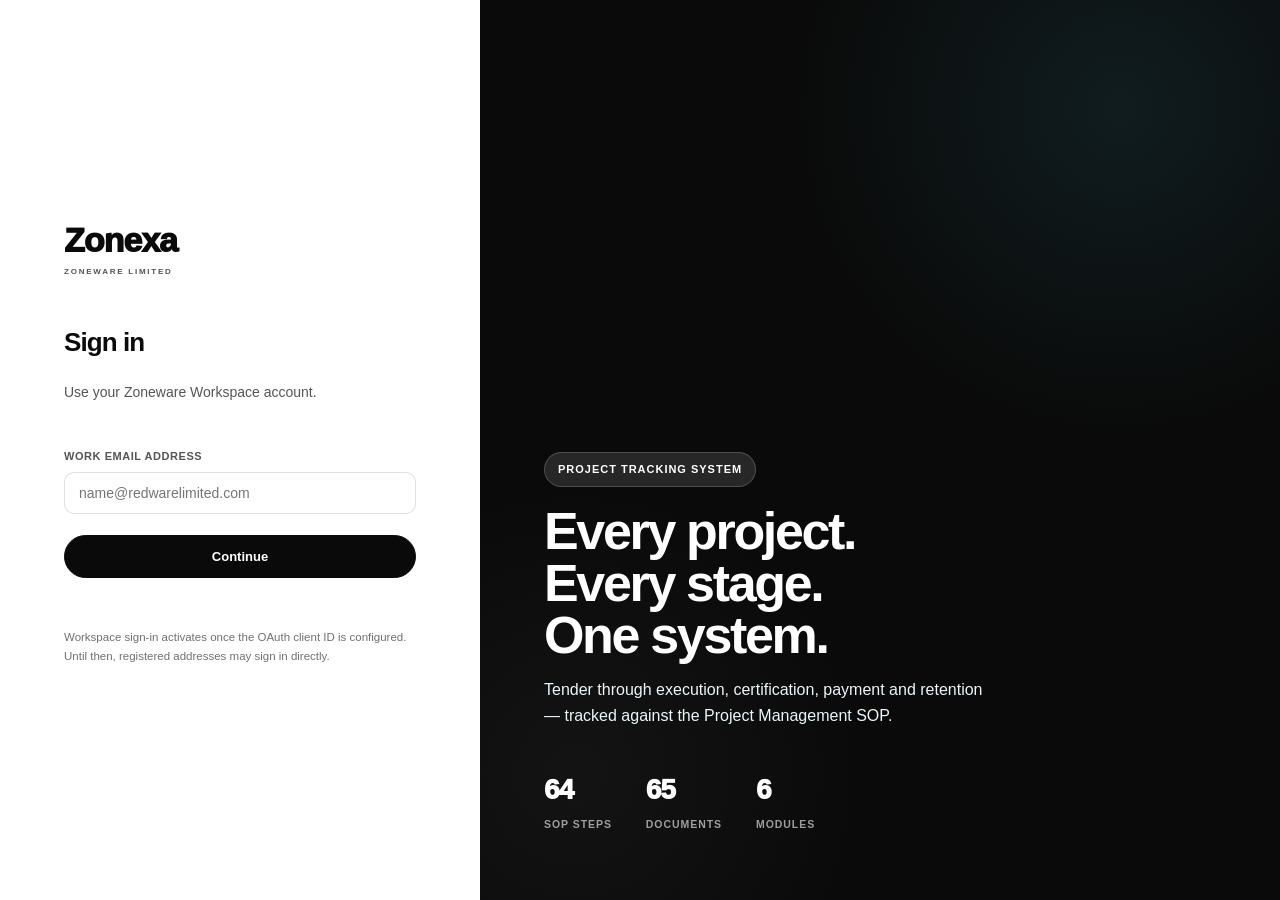
==== archive.html @ 676fe52d "Add files via upload" ====
<!DOCTYPE html>
<html lang="en">
<head>
<meta charset="UTF-8"/>
<meta name="viewport" content="width=device-width,initial-scale=1"/>
<title>Archive · Zonexa</title>
<meta name="theme-color" content="#0a1f2c"/>
<link rel="stylesheet" href="css/app.css"/>
</head>
<body>

<main class="main">
  <div class="page-head">
    <div>
      <h1>Archive</h1>
      <p>Closed, cancelled and superseded projects. Records are retained in full
         and can be restored at any time.</p>
    </div>
  </div>

  <div class="kpi-row" id="kpis"></div>
  <div id="content"><div class="loading">Loading…</div></div>

  <div class="footer" id="foot"></div>
</main>

<script src="js/config.js"></script>
<script src="js/data.js"></script>
<script src="js/api.js"></script>
<script src="js/auth.js"></script>
<script src="js/shell.js"></script>
<script src="js/projects.js"></script>
<script>
(async function () {
  const s = Session.require();
  if (!s) return;
  Shell.render('archive');

  const rows = await API.archived();
  const value = rows.reduce((a, p) => a + (Number(p.value) || 0), 0);

  document.getElementById('kpis').innerHTML =
    '<div class="kpi"><span>Archived projects</span><b>' + rows.length + '</b></div>' +
    '<div class="kpi"><span>Combined value</span><b>' + money(value) + '</b></div>';

  if (!rows.length) {
    document.getElementById('content').innerHTML =
      '<div class="blank"><h3>Nothing archived</h3>' +
      '<p>Projects archived from the board will be listed here.</p></div>';
  } else {
    document.getElementById('content').innerHTML =
      '<div class="table-wrap"><table class="z"><thead><tr>' +
      '<th>Project</th><th>Client</th><th>Project manager</th>' +
      '<th class="num">Contract value</th><th>Reason</th><th>Archived</th>' +
      (Session.canManage() ? '<th></th>' : '') +
      '</tr></thead><tbody>' +
      rows.map(p =>
        '<tr>' +
        '<td><a href="project.html?id=' + encodeURIComponent(p.id) + '"><b>' +
          esc(p.name) + '</b></a><br><span class="archived-badge">' + esc(p.id) + '</span></td>' +
        '<td>' + esc(p.client) + '</td>' +
        '<td>' + esc(p.pm || '—') + '</td>' +
        '<td class="num">' + (p.value ? naira(p.value) : '—') + '</td>' +
        '<td>' + esc(p.archiveReason || '—') + '</td>' +
        '<td>' + fmtDate(p.archivedAt) + '<br><span class="chip grey">' +
          esc(p.archivedBy || '') + '</span></td>' +
        (Session.canManage()
          ? '<td><button class="btn ghost sm" type="button" onclick="Projects.restore(\'' +
            p.id + '\')">Restore</button></td>'
          : '') +
        '</tr>').join('') +
      '</tbody></table></div>';
  }

  document.getElementById('foot').textContent =
    CONFIG.SYSTEM + ' v' + CONFIG.VERSION + ' · ' + CONFIG.ORG;
})();
</script>
</body>
</html>
---- css/app.css ----
/* ============================================================
   ZONEXA — Zoneware Limited
   Design language carried over from the existing platform.
   ============================================================ */

:root{
  /* monochrome — black primary, single cyan accent */
  --ink:#0a0a0a;      --ink2:#1a1a1a;
  --black:#0a0a0a;    --black2:#000;
  --accent:#45c0d6;   --accent-soft:#eaf7fa;
  --green:#16a34a;    --amber:#b45309;  --red:#dc2626;
  --muted:#555;       --muted2:#707070;
  --line:rgba(10,10,10,.12);
  --line-soft:rgba(10,10,10,.06);
  --line2:rgba(10,10,10,.18);
  --bg:#fafafa;       --bg2:#f0f0f0;
  --card:#fff;        --card2:#f7f7f7;
  --hover:#eaf7fa;
  --r:14px;           --r-sm:10px;
  --shadow-sm:none;
  --shadow:0 1px 3px rgba(10,10,10,.08);
  --shadow-lg:0 12px 24px rgba(10,10,10,.06);
  --side:220px;
}

*{box-sizing:border-box}
body{margin:0;font-family:Inter,"Segoe UI",Arial,sans-serif;
  background:var(--bg);color:var(--ink);line-height:1.55}
body.open{overflow:hidden}
a{text-decoration:none;color:inherit}
button,input,select,textarea{font-family:inherit}
:focus-visible{outline:2px solid var(--black);outline-offset:2px;border-radius:6px}

/* ============================================================
   Sign in
   ============================================================ */
.auth{min-height:100vh;display:grid;grid-template-columns:minmax(380px,480px) 1fr}
.auth-panel{background:#fff;display:flex;flex-direction:column;justify-content:center;
  padding:56px clamp(28px,5vw,68px)}
.brand{font-size:34px;font-weight:950;letter-spacing:-.03em;color:var(--black);line-height:1}
.brand-sub{font-size:8px;letter-spacing:.22em;text-transform:uppercase;color:var(--muted);
  font-weight:900;margin:9px 0 44px}
.auth-panel h1{font-size:26px;font-weight:900;letter-spacing:-.035em;margin:0 0 6px}
.auth-panel .sub{color:var(--muted);font-size:14px;margin-bottom:26px}
.field{margin-bottom:15px}
.field label{display:block;font-size:11px;font-weight:900;letter-spacing:.05em;
  text-transform:uppercase;color:var(--muted);margin-bottom:7px}
.field input,.field select,.field textarea{width:100%;border:1px solid var(--line);
  border-radius:var(--r-sm);padding:12px 14px;font-size:14px;outline:none;background:#fff;
  transition:border-color .14s,box-shadow .14s}
.field input:focus,.field select:focus,.field textarea:focus{
  border-color:var(--black);box-shadow:0 0 0 3px rgba(10,10,10,.10)}
.field input:disabled,.field select:disabled{background:var(--bg);color:var(--muted)}
.fineprint{font-size:11.5px;color:var(--muted2);line-height:1.65;margin-top:18px}
.msg{min-height:20px;font-size:12.5px;font-weight:800;margin-top:12px}
.msg.error{color:var(--red)}

.auth-visual{position:relative;overflow:hidden;padding:64px;display:flex;
  align-items:flex-end;color:#fff}
.auth-visual:before{content:"";position:absolute;inset:0;
  background:radial-gradient(circle at 80% 12%,rgba(69,192,214,.10),transparent 32%),
             radial-gradient(circle at 12% 86%,rgba(255,255,255,.04),transparent 28%),
             #0a0a0a}
.auth-visual .copy{position:relative;z-index:2;max-width:560px}
.auth-visual .tag{display:inline-flex;align-items:center;padding:8px 13px;border-radius:999px;
  background:rgba(255,255,255,.12);border:1px solid rgba(255,255,255,.18);
  font-size:11px;font-weight:900;text-transform:uppercase;letter-spacing:.09em}
.auth-visual h2{font-size:clamp(32px,4.4vw,52px);line-height:1;letter-spacing:-.045em;margin:18px 0 14px}
.auth-visual p{color:#eaf7fa;font-size:16px;line-height:1.65;max-width:440px}
.auth-visual .stats{display:flex;gap:34px;margin-top:38px}
.auth-visual .stats b{display:block;font-size:28px;font-weight:950;letter-spacing:-.04em}
.auth-visual .stats span{font-size:10.5px;color:rgba(255,255,255,.6);
  text-transform:uppercase;letter-spacing:.09em;font-weight:900}
@media(max-width:900px){.auth{grid-template-columns:1fr}.auth-visual{display:none}}

/* ============================================================
   Shell
   ============================================================ */
.sidebar{position:fixed;left:0;top:0;bottom:0;width:var(--side);background:var(--black);
  color:#fff;display:flex;flex-direction:column;z-index:20;overflow-y:auto}
.sidebar-brand{padding:22px 18px 18px;border-bottom:1px solid rgba(255,255,255,.1)}
.sidebar-brand b{display:block;font-size:24px;font-weight:950;letter-spacing:-.03em;line-height:1}
.sidebar-brand span{display:block;font-size:7.5px;letter-spacing:.22em;text-transform:uppercase;
  color:rgba(255,255,255,.55);font-weight:900;margin-top:8px}
.sidebar-nav{flex:1;padding:14px 0;overflow-y:auto}
.sidebar-nav .label{padding:6px 16px 10px;font-size:9.5px;letter-spacing:.14em;
  text-transform:uppercase;color:rgba(255,255,255,.35);font-weight:900}
.sidebar-link{display:flex;align-items:center;gap:10px;padding:11px 16px;
  color:rgba(255,255,255,.7);font-size:13px;font-weight:750;
  border-left:3px solid transparent;transition:.14s}
.sidebar-link:hover{color:#fff;background:rgba(255,255,255,.07)}
.sidebar-link.active{color:#fff;background:rgba(255,255,255,.12);
  border-left-color:var(--accent);font-weight:900}
.sidebar-foot{padding:16px;border-top:1px solid rgba(255,255,255,.1)}
.sidebar-foot .who{color:#fff;font-size:13px;font-weight:900;letter-spacing:-.01em}
.sidebar-foot .role{color:rgba(255,255,255,.5);font-size:10.5px;font-weight:800;margin:2px 0 10px}
.sidebar-foot button{background:rgba(255,255,255,.1);border:1px solid rgba(255,255,255,.2);
  color:#fff;font-size:11px;font-weight:900;padding:7px 13px;border-radius:999px;cursor:pointer}
.sidebar-foot button:hover{background:rgba(255,255,255,.2)}

.topbar{display:none;position:fixed;top:0;left:0;right:0;height:58px;z-index:20;
  align-items:center;padding:0 16px;gap:12px;
  background:#0a0a0a}
.topbar b{color:#fff;font-size:19px;font-weight:950;letter-spacing:-.03em;flex:1}
.topbar button{background:rgba(255,255,255,.12);border:1px solid rgba(255,255,255,.2);
  color:#fff;font-size:16px;padding:6px 13px;border-radius:999px;cursor:pointer}
.overlay{display:none;position:fixed;inset:0;background:rgba(10,10,10,.5);z-index:19}
.overlay.show{display:block}

.main{margin-left:var(--side);min-height:100vh;padding:26px 30px 70px;max-width:1680px}
.page-head{display:flex;align-items:flex-end;justify-content:space-between;gap:18px;
  flex-wrap:wrap;margin:4px 0 22px;padding:14px 0 16px;border-bottom:1px solid var(--line)}
.page-head h1{font-size:30px;font-weight:950;letter-spacing:-.045em;line-height:1.1;margin:0}
.page-head p{color:var(--muted);font-size:14px;margin-top:6px}
.page-head .spacer{flex:1}

/* ============================================================
   Buttons
   ============================================================ */
.btn{background:var(--black);color:#fff;border:1px solid var(--black);border-radius:999px;
  padding:11px 20px;font-size:13px;font-weight:900;cursor:pointer;transition:.14s;
  display:inline-flex;align-items:center;justify-content:center;gap:7px}
.btn:hover{background:var(--black2);border-color:var(--black2)}
.btn:disabled{opacity:.5;cursor:not-allowed}
.btn.full{width:100%;padding:13px 20px;margin-top:6px}
.btn.ghost{background:#fff;color:var(--ink);border:1px solid var(--line)}
.btn.ghost:hover{background:var(--bg);border-color:var(--line2)}
.btn.sm{padding:8px 15px;font-size:12px}

.toggle{display:inline-flex;background:#f0f0f0;border-radius:999px;padding:4px;gap:3px}
.toggle button{border:0;background:transparent;font-size:12.5px;font-weight:900;
  color:var(--muted);padding:7px 17px;border-radius:999px;cursor:pointer;transition:.14s}
.toggle button.on{background:#fff;color:var(--ink);box-shadow:0 1px 2px rgba(10,10,10,.1)}

.filters{display:flex;gap:11px;flex-wrap:wrap;margin-bottom:20px}
.filters input,.filters select{border:1px solid var(--line);border-radius:999px;
  padding:10px 16px;font-size:13px;font-weight:700;background:#fff;outline:none;
  transition:border-color .14s,box-shadow .14s}
.filters input:focus,.filters select:focus{border-color:var(--black);
  box-shadow:0 0 0 3px rgba(10,10,10,.10)}

/* ============================================================
   KPI
   ============================================================ */
.kpi-row{display:grid;grid-template-columns:repeat(auto-fit,minmax(168px,1fr));
  gap:14px;margin-bottom:26px}
.kpi{background:#fff;border:1px solid var(--line);border-radius:var(--r);padding:16px 18px;
  box-shadow:var(--shadow);position:relative;overflow:hidden}
.kpi:after{content:"";position:absolute;right:-28px;top:-28px;width:74px;height:74px;
  border-radius:50%;background:rgba(10,10,10,.05)}
.kpi span{display:block;color:var(--muted);font-size:10.5px;text-transform:uppercase;
  font-weight:900;letter-spacing:.05em}
.kpi b{display:block;font-size:26px;font-weight:950;letter-spacing:-.04em;margin-top:5px}

/* ============================================================
   Board
   ============================================================ */
.board{display:flex;gap:15px;overflow-x:auto;padding-bottom:16px;align-items:flex-start}
.col{flex:0 0 292px;background:#f0f0f0;border-radius:var(--r);padding:12px;min-height:110px}
.col-head{display:flex;align-items:center;gap:9px;margin-bottom:11px;padding:2px 4px}
.col-head h3{font-size:11px;font-weight:900;letter-spacing:.06em;text-transform:uppercase;
  color:var(--muted);flex:1}
.col-head .n{background:#fff;color:var(--muted);font-size:11px;font-weight:900;
  padding:2px 9px;border-radius:999px}
.dot{width:8px;height:8px;border-radius:50%;flex:0 0 auto}
.dot.green{background:var(--green)}.dot.amber{background:var(--amber)}
.dot.red{background:var(--red)}.dot.blue{background:var(--black)}.dot.grey{background:var(--muted2)}

.pcard{background:#fff;border:1px solid var(--line);border-radius:var(--r);padding:15px;
  margin-bottom:10px;cursor:pointer;box-shadow:var(--shadow);transition:.16s}
.pcard:hover{border-color:var(--black);box-shadow:var(--shadow);transform:translateY(-2px)}
.pcard h4{font-size:13.5px;font-weight:900;letter-spacing:-.022em;line-height:1.35;margin:0}
.pcard .client{font-size:11.5px;color:var(--muted);margin-top:4px;font-weight:600}
.pcard .value{font-size:20px;font-weight:950;letter-spacing:-.04em;margin-top:9px}
.pcard .bar{height:6px;background:#f0f0f0;border-radius:999px;margin:10px 0 6px;overflow:hidden}
.pcard .bar i{display:block;height:6px;border-radius:999px}
.pcard .meta{display:flex;align-items:center;gap:6px;flex-wrap:wrap;margin-top:9px}

.chip{font-size:10px;font-weight:900;letter-spacing:.03em;padding:4px 9px;
  border-radius:999px;background:#f0f0f0;color:var(--muted);white-space:nowrap}
.chip.blue{background:#eaf7fa;color:#0a0a0a}
.chip.green{background:#eaf7ee;color:#15803d}
.chip.amber{background:#fdf4e7;color:#b45309}
.chip.red{background:#fdeaea;color:#b91c1c}
.chip.grey{background:#f0f0f0;color:var(--muted)}
.pm{margin-left:auto;width:26px;height:26px;border-radius:50%;background:var(--black);
  color:#fff;font-size:9.5px;font-weight:900;display:grid;place-items:center}
.empty{color:var(--muted2);font-size:12px;text-align:center;padding:18px 0;font-weight:700}

/* ============================================================
   Tables
   ============================================================ */
.table-wrap{border:1px solid var(--line);border-radius:var(--r);overflow:auto;
  background:#fff;box-shadow:var(--shadow)}
table.z{width:100%;border-collapse:collapse}
table.z th{background:var(--black);color:#fff;font-size:10.5px;letter-spacing:.05em;
  text-transform:uppercase;font-weight:900;padding:13px 16px;text-align:left;white-space:nowrap}
table.z td{padding:13px 16px;font-size:13px;border-bottom:1px solid var(--line);
  vertical-align:middle}
table.z tr:last-child td{border-bottom:0}
table.z tbody tr.clickable{cursor:pointer}
table.z tbody tr:hover td{background:#fafafa}
.num{text-align:right;font-variant-numeric:tabular-nums}

/* ============================================================
   Panels
   ============================================================ */
.panel{background:#fff;border:1px solid var(--line);border-radius:var(--r);
  box-shadow:var(--shadow);margin-bottom:20px;overflow:hidden}
.panel-head{padding:17px 20px;border-bottom:1px solid var(--line);display:flex;
  align-items:center;gap:13px;flex-wrap:wrap}
.panel-head h2{font-size:17px;font-weight:900;letter-spacing:-.03em;margin:0}
.panel-head p{font-size:12.5px;color:var(--muted);margin-top:3px}
.panel-head .spacer{flex:1}
.panel-body{padding:20px}
.panel-body.tight{padding:0}

.tabs{display:flex;gap:4px;margin-bottom:22px;overflow-x:auto;
  background:#f0f0f0;padding:5px;border-radius:999px;width:fit-content;max-width:100%}
.tabs button{border:0;background:transparent;padding:10px 20px;font-size:13px;font-weight:900;
  color:var(--muted);cursor:pointer;border-radius:999px;white-space:nowrap;transition:.14s}
.tabs button:hover{color:var(--ink)}
.tabs button.on{background:#fff;color:var(--black);box-shadow:0 1px 2px rgba(10,10,10,.1)}

/* ============================================================
   Stage checklist
   ============================================================ */
.module{border:1px solid var(--line);border-radius:var(--r);margin-bottom:13px;
  background:#fff;overflow:hidden;box-shadow:var(--shadow)}
.module-head{display:flex;align-items:center;gap:13px;padding:15px 18px;cursor:pointer;
  background:#fff;border-bottom:1px solid transparent;transition:.14s}
.module-head:hover{background:var(--bg)}
.module.open .module-head{border-bottom-color:var(--line);background:var(--bg)}
.module-head .caret{font-size:10px;color:var(--muted2);transition:transform .18s}
.module.open .module-head .caret{transform:rotate(90deg)}
.module-head h3{font-size:13.5px;font-weight:900;letter-spacing:-.02em;flex:1;margin:0}
.module-head .prog{font-size:11px;font-weight:900;color:var(--muted);
  background:#f0f0f0;padding:4px 11px;border-radius:999px}
.module-body{display:none}
.module.open .module-body{display:block}
.step{display:grid;grid-template-columns:54px 1fr 152px 124px 158px;gap:13px;
  align-items:center;padding:12px 18px;border-bottom:1px solid var(--line);font-size:13px}
.step:last-child{border-bottom:0}
.step:hover{background:var(--bg)}
.step .no{font-weight:900;color:var(--muted2);font-size:11.5px}
.step .task{line-height:1.4;font-weight:600}
.step .who{font-size:10.5px;color:var(--muted2);margin-top:3px;font-weight:700}
.step select,.step input{border:1px solid var(--line);border-radius:var(--r-sm);padding:7px 10px;
  font-size:12px;width:100%;background:#fff;outline:none;font-weight:700}
.step select:focus,.step input:focus{border-color:var(--black);
  box-shadow:0 0 0 3px rgba(10,10,10,.10)}
.step select:disabled,.step input:disabled{background:var(--bg);color:var(--muted)}
@media(max-width:1100px){.step{grid-template-columns:46px 1fr;gap:9px}
  .step>*:nth-child(n+3){grid-column:2}}

/* ============================================================
   Documents
   ============================================================ */
.docsec{font-size:11px;font-weight:900;letter-spacing:.07em;text-transform:uppercase;
  color:var(--muted);background:var(--bg);padding:11px 18px;border-bottom:1px solid var(--line)}
.docrow{display:grid;grid-template-columns:1fr 146px 1fr 116px;gap:13px;align-items:center;
  padding:12px 18px;border-bottom:1px solid var(--line);font-size:13px;font-weight:600}
.docrow:last-child{border-bottom:0}
.docrow:hover{background:var(--bg)}
.docrow input,.docrow select{border:1px solid var(--line);border-radius:var(--r-sm);padding:7px 10px;
  font-size:12px;width:100%;background:#fff;outline:none;font-weight:700}
.docrow input:focus,.docrow select:focus{border-color:var(--black);
  box-shadow:0 0 0 3px rgba(10,10,10,.10)}
.docrow input:disabled,.docrow select:disabled{background:var(--bg);color:var(--muted)}
.linkpill{display:inline-flex;align-items:center;gap:5px;font-size:11px;font-weight:900;
  color:var(--black);background:#eaf7fa;padding:5px 12px;border-radius:999px}
@media(max-width:1000px){.docrow{grid-template-columns:1fr 136px}
  .docrow>*:nth-child(n+3){grid-column:1/-1}}

/* ============================================================
   Routing
   ============================================================ */
.route{display:grid;grid-template-columns:34px 1fr 146px 134px 134px;gap:13px;
  align-items:center;padding:13px 18px;border-bottom:1px solid var(--line);
  font-size:13px;font-weight:600}
.route:last-child{border-bottom:0}
.route .n{width:28px;height:28px;border-radius:50%;background:#f0f0f0;color:var(--muted);
  font-size:11.5px;font-weight:900;display:grid;place-items:center}
.route.done .n{background:#eaf7ee;color:#15803d}
.route select,.route input{border:1px solid var(--line);border-radius:var(--r-sm);padding:7px 10px;
  font-size:12px;width:100%;outline:none;background:#fff;font-weight:700}
.route select:focus,.route input:focus{border-color:var(--black);
  box-shadow:0 0 0 3px rgba(10,10,10,.10)}
.route select:disabled,.route input:disabled{background:var(--bg);color:var(--muted)}
@media(max-width:1000px){.route{grid-template-columns:34px 1fr}
  .route>*:nth-child(n+3){grid-column:2}}

/* ============================================================
   BOQ totals
   ============================================================ */
.boq-total{display:grid;grid-template-columns:repeat(auto-fit,minmax(156px,1fr));gap:14px;
  padding:18px 20px;background:var(--bg);border-top:1px solid var(--line)}
.boq-total div span{display:block;font-size:10.5px;letter-spacing:.05em;text-transform:uppercase;
  font-weight:900;color:var(--muted)}
.boq-total div b{display:block;font-size:19px;font-weight:950;letter-spacing:-.04em;margin-top:4px}

/* ============================================================
   Modal
   ============================================================ */
.modal-back{position:fixed;inset:0;background:rgba(10,10,10,.55);z-index:100;
  display:grid;place-items:center;padding:20px;overflow-y:auto}
.modal{background:#fff;border-radius:var(--r);width:100%;max-width:660px;
  box-shadow:var(--shadow);max-height:90vh;display:flex;flex-direction:column}
.modal-head{padding:20px 24px;border-bottom:1px solid var(--line);
  display:flex;align-items:center;gap:13px}
.modal-head h2{font-size:19px;font-weight:900;letter-spacing:-.03em;flex:1;margin:0}
.modal-head .x{border:0;background:transparent;font-size:26px;line-height:1;
  color:var(--muted2);cursor:pointer;padding:0 5px}
.modal-head .x:hover{color:var(--ink)}
.modal-body{padding:24px;overflow-y:auto;flex:1}
.modal-body p{margin:0 0 16px}
.modal-foot{padding:16px 24px;border-top:1px solid var(--line);display:flex;gap:11px;
  justify-content:flex-end;background:var(--bg);border-radius:0 0 var(--r) var(--r)}
.form-grid{display:grid;grid-template-columns:1fr 1fr;gap:15px}
.form-grid .wide{grid-column:1/-1}
@media(max-width:600px){.form-grid{grid-template-columns:1fr}}

/* ============================================================
   Misc
   ============================================================ */
.blank{background:#fff;border:1px dashed var(--line2);border-radius:var(--r);
  padding:48px 22px;text-align:center}
.blank h3{font-size:17px;font-weight:900;letter-spacing:-.025em;margin-bottom:6px}
.blank p{color:var(--muted);font-size:13.5px;margin:0}
.loading{display:grid;place-items:center;padding:60px 0;color:var(--muted2);
  font-size:13px;font-weight:700}
.back{display:inline-flex;align-items:center;gap:7px;font-size:12.5px;font-weight:900;
  color:var(--muted);margin-bottom:16px;transition:.14s}
.back:hover{color:var(--black);gap:10px}
.note{background:#fdf4e7;border-left:4px solid var(--amber);border-radius:14px;
  padding:13px 17px;font-size:13px;color:#78350f;margin-bottom:18px;font-weight:600}
.note b{color:#92400e;font-weight:900}
.grid2{display:grid;grid-template-columns:repeat(auto-fit,minmax(310px,1fr));gap:18px}
.meta-grid{display:grid;grid-template-columns:repeat(auto-fit,minmax(176px,1fr));gap:18px}
.meta-grid div span{display:block;font-size:10.5px;letter-spacing:.05em;text-transform:uppercase;
  font-weight:900;color:var(--muted)}
.meta-grid div b{display:block;font-size:15px;font-weight:900;margin-top:4px;letter-spacing:-.02em}
.row-actions{display:flex;gap:8px;flex-wrap:wrap}
.archived-badge{background:#f0f0f0;color:var(--muted);font-size:10px;font-weight:900;
  letter-spacing:.05em;text-transform:uppercase;padding:3px 9px;border-radius:999px}
.toast{position:fixed;bottom:24px;left:50%;transform:translateX(-50%);background:var(--black);
  color:#fff;padding:13px 24px;border-radius:999px;font-size:13px;font-weight:900;z-index:200;
  box-shadow:var(--shadow)}
.toast.error{background:var(--red)}
.footer{text-align:center;color:var(--muted);font-size:12px;margin:34px 0 0;font-weight:700}

@media(max-width:900px){
  .sidebar{transform:translateX(-100%);transition:transform .2s}
  .sidebar.open{transform:translateX(0);box-shadow:14px 0 40px rgba(10,10,10,.3)}
  .topbar{display:flex}
  .main{margin-left:0;padding:76px 16px 48px}
  .kpi-row{grid-template-columns:repeat(2,1fr)}
  .col{flex:0 0 84vw}
  .page-head h1{font-size:23px}
  .tabs{width:100%}
}
@media print{
  .sidebar,.topbar,.overlay,.toggle,.filters,.btn,.row-actions{display:none!important}
  .main{margin-left:0;padding:0}
  .panel,.pcard,.kpi,.table-wrap,.module{box-shadow:none;break-inside:avoid}
}
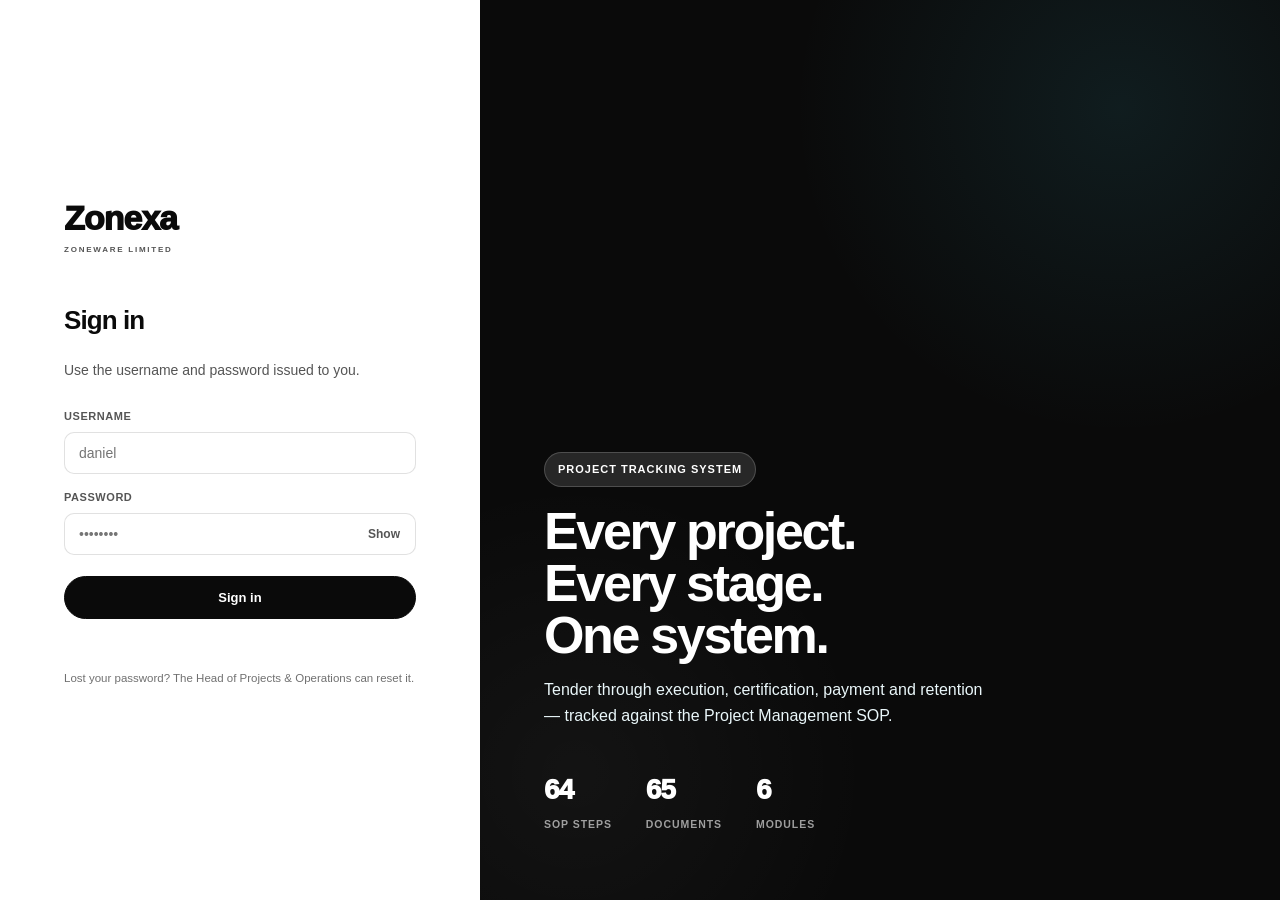
==== commit f34f9d9c: "Add files via upload" ====
--- a/css/app.css
+++ b/css/app.css
@@ -364,3 +364,31 @@
   .main{margin-left:0;padding:0}
   .panel,.pcard,.kpi,.table-wrap,.module{box-shadow:none;break-inside:avoid}
 }
+
+
+/* ---- Step ownership ---- */
+.stagebar{display:flex;align-items:center;justify-content:space-between;gap:12px;
+  padding:12px 14px;margin:0 0 14px;background:#fff;border:1px solid var(--line);
+  border-radius:14px}
+.stagebar .mycount{font-size:13px;font-weight:600;color:var(--ink)}
+.stagebar .ghost{font-size:12px;padding:7px 12px;border-radius:10px;cursor:pointer;
+  background:#fff;color:var(--ink);border:1px solid var(--line)}
+.stagebar .ghost.on{background:#0a0a0a;color:#fff;border-color:#0a0a0a}
+.step.mine{background:rgba(69,192,214,.06);box-shadow:inset 3px 0 0 #45c0d6}
+.step .who .yours{display:inline-block;margin-left:8px;font-size:10px;
+  letter-spacing:.06em;text-transform:uppercase;font-weight:700;
+  color:#0a0a0a;background:#45c0d6;border-radius:6px;padding:2px 6px}
+.step select:disabled,.step input:disabled{background:#f6f6f6;color:#777;
+  border-color:rgba(10,10,10,.08);cursor:not-allowed}
+.empty{padding:28px;text-align:center;color:var(--muted);font-size:13px}
+
+/* ---- Password sign-in ---- */
+.pw{position:relative;display:flex;align-items:center}
+.pw input{flex:1;padding-right:70px}
+.pw .peek{position:absolute;right:8px;top:50%;transform:translateY(-50%);
+  border:0;background:transparent;color:#555;font-size:12px;font-weight:600;
+  cursor:pointer;padding:6px 8px;border-radius:8px;font-family:inherit}
+.pw .peek:hover{background:rgba(10,10,10,.06);color:#0a0a0a}
+.msg{min-height:20px;margin-top:12px;font-size:13px;color:#555}
+.msg.error{color:#dc2626}
+.msg.ok{color:#16a34a}
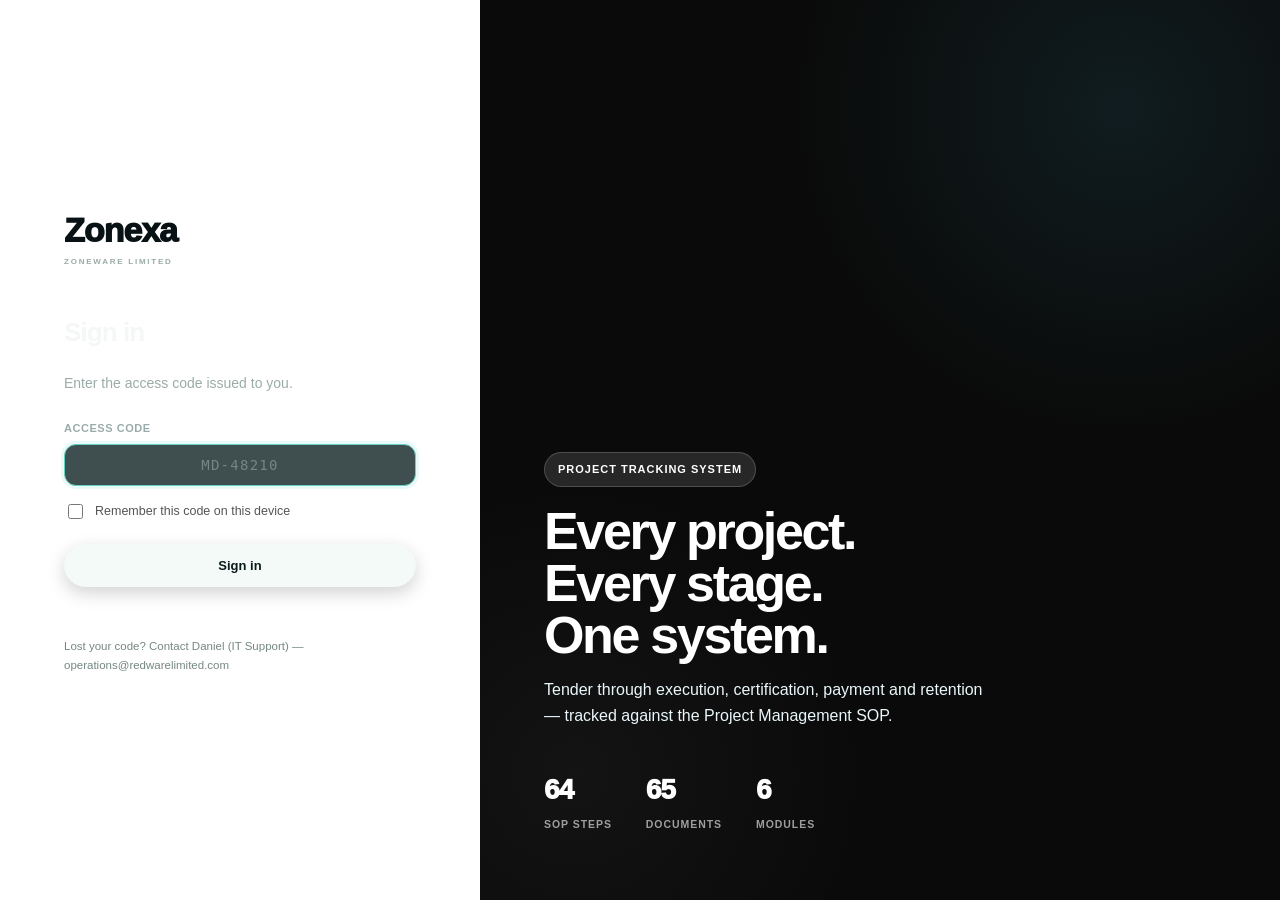
==== commit ec455cdf: "Bust stylesheet cache for visual refresh" ====
--- a/archive.html
+++ b/archive.html
@@ -5,7 +5,7 @@
 <meta name="viewport" content="width=device-width,initial-scale=1"/>
 <title>Archive · Zonexa</title>
 <meta name="theme-color" content="#0a1f2c"/>
-<link rel="stylesheet" href="css/app.css"/>
+<link rel="stylesheet" href="css/app.css?v=20261005-cinejoy"/>
 </head>
 <body>
 
--- a/css/app.css
+++ b/css/app.css
@@ -382,6 +382,92 @@
   border-color:rgba(10,10,10,.08);cursor:not-allowed}
 .empty{padding:28px;text-align:center;color:var(--muted);font-size:13px}
 
+/* Native same-origin transitions retain normal links, history and form behaviour. */
+@view-transition { navigation: auto; }
+::view-transition-old(root),::view-transition-new(root){animation-duration:180ms}
+.btn,.tabs button,.toggle button,.pcard{transition:background-color 160ms ease,box-shadow 160ms ease,transform 160ms ease}
+.btn:active,.tabs button:active,.toggle button:active{transform:scale(.98)}
+@media (hover:hover){.pcard:hover{transform:translateY(-2px);box-shadow:0 6px 18px rgba(10,31,44,.09)}}
+:focus-visible{outline:3px solid #148b8b;outline-offset:3px}
+[id^="panel"]{animation:zx-reveal 180ms ease-out}
+.loading-skeleton{min-height:220px;padding:24px;border:1px solid var(--line,#e5e7eb);border-radius:16px}
+.loading-skeleton span{display:block;color:var(--muted);margin-bottom:20px}
+.loading-skeleton i{display:block;height:18px;margin:16px 0;border-radius:6px;background:#e9edef;animation:zx-pulse 1.4s ease-in-out infinite}
+.loading-skeleton i:nth-child(2){width:65%}.loading-skeleton i:last-child{width:80%}
+@keyframes zx-reveal{from{opacity:0;transform:translateY(3px)}to{opacity:1;transform:none}}
+@keyframes zx-pulse{50%{opacity:.45}}
+@media(prefers-reduced-motion:reduce){
+  @view-transition{navigation:none}
+  *,*::before,*::after{animation:none!important;transition:none!important;scroll-behavior:auto!important}
+}
+
+/* ============================================================
+   Cinejoy-inspired visual layer
+   Dark cinematic surfaces, floating controls and high-contrast type.
+   The content remains a business dashboard; only the visual language changes.
+   ============================================================ */
+:root{
+  --ink:#f4f7f6; --ink2:#d9e4e1; --black:#081113; --black2:#05090a;
+  --accent:#65d3c3; --accent-soft:rgba(101,211,195,.14);
+  --muted:#9aaca9; --muted2:#758784; --line:rgba(220,245,239,.13);
+  --line-soft:rgba(220,245,239,.07); --line2:rgba(220,245,239,.2);
+  --bg:#0b1416; --bg2:#122123; --card:rgba(21,38,40,.86); --card2:#182d2e;
+  --hover:rgba(101,211,195,.12); --shadow:0 12px 34px rgba(0,0,0,.22);
+  --shadow-lg:0 22px 70px rgba(0,0,0,.3); --r:18px; --r-sm:12px;
+}
+body{background:
+  radial-gradient(900px 520px at 78% -12%,rgba(40,111,104,.22),transparent 65%),
+  radial-gradient(700px 500px at 8% 30%,rgba(29,63,64,.18),transparent 68%),var(--bg);color:var(--ink)}
+.sidebar{background:linear-gradient(180deg,#071012 0%,#0b191b 62%,#081012 100%);box-shadow:12px 0 45px rgba(0,0,0,.18)}
+.sidebar-brand{border-bottom-color:var(--line);padding:26px 20px 22px}
+.sidebar-brand b{font-size:26px;letter-spacing:-.055em}
+.sidebar-brand span{color:var(--accent);opacity:.82}
+.sidebar-link{border-left:0;border-radius:0 999px 999px 0;margin:3px 12px 3px 0;padding:12px 18px;color:#9fb0ad}
+.sidebar-link:hover{background:rgba(101,211,195,.08);color:#fff}
+.sidebar-link.active{background:linear-gradient(90deg,rgba(101,211,195,.22),rgba(101,211,195,.04));color:#fff;border-left:3px solid var(--accent);padding-left:15px}
+.sidebar-foot{border-top-color:var(--line)}
+.sidebar-foot button{background:rgba(255,255,255,.08);border-color:var(--line)}
+.main{padding:32px 36px 80px}
+.page-head{border-bottom-color:var(--line);padding-bottom:22px}
+.page-head h1{font-size:34px;letter-spacing:-.06em}
+.page-head p{color:var(--muted)}
+.btn{background:#f3faf8;color:#0b191b;border-color:#f3faf8;box-shadow:0 6px 18px rgba(0,0,0,.18)}
+.btn:hover{background:var(--accent);border-color:var(--accent);color:#061011;transform:translateY(-1px)}
+.btn.ghost{background:rgba(255,255,255,.06);color:var(--ink);border-color:var(--line)}
+.btn.ghost:hover{background:var(--hover);border-color:var(--accent)}
+.filters input,.filters select,.field input,.field select,.field textarea{background:rgba(16,34,35,.8);border-color:var(--line);color:var(--ink)}
+.filters input::placeholder,.field input::placeholder,.field textarea::placeholder{color:var(--muted2)}
+.filters input:focus,.filters select:focus,.field input:focus,.field select:focus,.field textarea:focus{border-color:var(--accent);box-shadow:0 0 0 3px rgba(101,211,195,.14)}
+.kpi,.pcard,.table-wrap,.panel,.module,.docrow,.stagebar,.note,.meta-grid>div{background:linear-gradient(145deg,rgba(26,48,49,.9),rgba(16,32,34,.82));border-color:var(--line);box-shadow:var(--shadow)}
+.kpi:after{background:rgba(101,211,195,.08)}
+.kpi span,.meta-grid span,.pcard .client{color:var(--muted)}
+.kpi b,.pcard .value{color:#f4faf8}
+.pcard{backdrop-filter:blur(10px);border-radius:18px}
+.pcard:hover{border-color:rgba(101,211,195,.55);box-shadow:0 16px 38px rgba(0,0,0,.28)}
+.col{background:rgba(5,14,15,.2);border:1px solid var(--line-soft);border-radius:20px;padding:13px}
+.col-head{border-bottom-color:var(--line)}
+.empty{color:var(--muted2)}
+.chip{background:rgba(255,255,255,.08);color:#c6d4d1;border:1px solid var(--line-soft)}
+.chip.green{background:rgba(101,211,195,.15);color:#9cf1df}
+.chip.red{background:rgba(239,112,112,.14);color:#ffb1ab}
+.linkpill{background:rgba(101,211,195,.14);color:#9cf1df;border:1px solid rgba(101,211,195,.2)}
+.table-wrap{overflow:hidden}
+table.z th{background:#102526;color:#bce8df;border-bottom:1px solid var(--line)}
+table.z td{border-bottom-color:var(--line);color:#dbe7e4}
+table.z tbody tr:hover td{background:rgba(101,211,195,.07)}
+.tabs{background:rgba(6,17,18,.72);border:1px solid var(--line);padding:5px;box-shadow:var(--shadow)}
+.tabs button{color:var(--muted)}
+.tabs button:hover{color:#fff}
+.tabs button.on{background:#eef8f5;color:#092022;box-shadow:0 4px 14px rgba(0,0,0,.22)}
+.meta-grid>div{box-shadow:none}
+.note{color:#c7d7d3}
+.note b{color:var(--accent)}
+.stagebar{box-shadow:none}
+.loading-skeleton{background:rgba(21,38,40,.78);border-color:var(--line)}
+.loading-skeleton i{background:rgba(177,218,211,.15)}
+.topbar{background:#071012}
+@media(max-width:700px){.main{padding:76px 16px 50px}.page-head h1{font-size:27px}.kpi-row{gap:10px}.kpi{padding:14px}.kpi b{font-size:21px}}
+
 /* ---- Password sign-in ---- */
 .pw{position:relative;display:flex;align-items:center}
 .pw input{flex:1;padding-right:70px}
@@ -392,3 +478,16 @@
 .msg{min-height:20px;margin-top:12px;font-size:13px;color:#555}
 .msg.error{color:#dc2626}
 .msg.ok{color:#16a34a}
+
+/* ---- Access code sign-in ---- */
+.codebox{font-family:ui-monospace,SFMono-Regular,Consolas,monospace;
+  font-size:19px;letter-spacing:.09em;text-align:center;font-weight:600;
+  text-transform:uppercase;padding:15px 12px}
+.codebox::placeholder{letter-spacing:.09em;font-weight:400;color:#bbb;
+  text-transform:none}
+.check{display:flex;align-items:center;gap:9px;margin:2px 0 16px;
+  font-size:12.5px;color:#555;cursor:pointer;user-select:none}
+.check input{width:15px;height:15px;accent-color:#0a0a0a;cursor:pointer}
+.msg{min-height:20px;margin-top:12px;font-size:13px;color:#555}
+.msg.error{color:#dc2626}
+.msg.ok{color:#16a34a}
